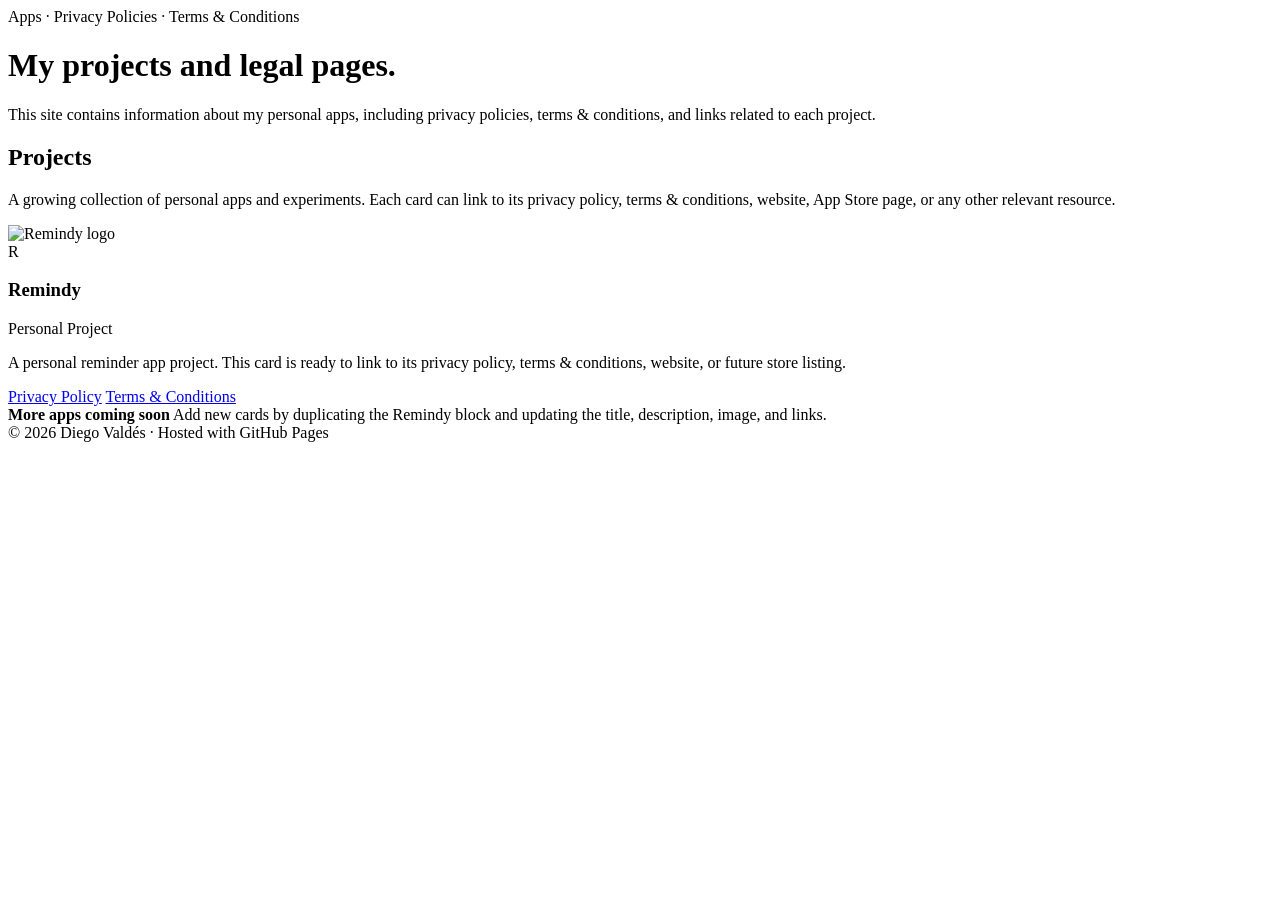
==== index.html @ 2cc7b7b7 "Create index.html" ====
<!doctype html>
<html lang="es">
<head>
  <meta charset="UTF-8" />
  <meta name="viewport" content="width=device-width, initial-scale=1.0" />
  <title>dvaldesg · Apps & Legal Pages</title>
  <meta
    name="description"
    content="Sitio con enlaces a proyectos personales, privacy policies y terms & conditions."
  />
  <link rel="stylesheet" href="/css/styles.css" />
  <script src="/js/script.js" defer></script>
</head>
<body>
  <header class="hero">
    <div class="container">
      <div class="hero-inner">
        <div class="eyebrow">Apps · Privacy Policies · Terms & Conditions</div>
        <h1>My projects and legal pages.</h1>
        <p>
          This site contains information about my personal apps, including privacy policies,
          terms & conditions, and links related to each project.
        </p>
      </div>
    </div>
  </header>

  <main class="section">
    <div class="container">
      <div class="section-header">
        <div>
          <h2>Projects</h2>
          <p>
            A growing collection of personal apps and experiments. Each card can link to its
            privacy policy, terms & conditions, website, App Store page, or any other
            relevant resource.
          </p>
        </div>
      </div>

      <section class="apps-grid">
        <article class="app-card">
          <div class="app-visual">
            <img
              class="app-logo"
              src="/assets/remindy-logo.png"
              alt="Remindy logo"
            />
            <div class="app-logo-placeholder">R</div>
          </div>

          <div class="app-body">
            <div class="app-title-row">
              <h3 class="app-title">Remindy</h3>
              <span class="badge">Personal Project</span>
            </div>

            <p class="app-description">
              A personal reminder app project. This card is ready to link to its privacy
              policy, terms & conditions, website, or future store listing.
            </p>

            <div class="app-links">
              <a class="button primary" href="/remindy/privacy-policy/">Privacy Policy</a>
              <a class="button" href="/remindy/terms/">Terms & Conditions</a>
            </div>
          </div>
        </article>

        <div class="coming-soon">
          <div>
            <strong>More apps coming soon</strong>
            Add new cards by duplicating the Remindy block and updating the title,
            description, image, and links.
          </div>
        </div>
      </section>
    </div>
  </main>

  <footer class="footer">
    <div class="container">
      <div class="footer-inner">
        © 2026 Diego Valdés · Hosted with GitHub Pages
      </div>
    </div>
  </footer>
</body>
</html>
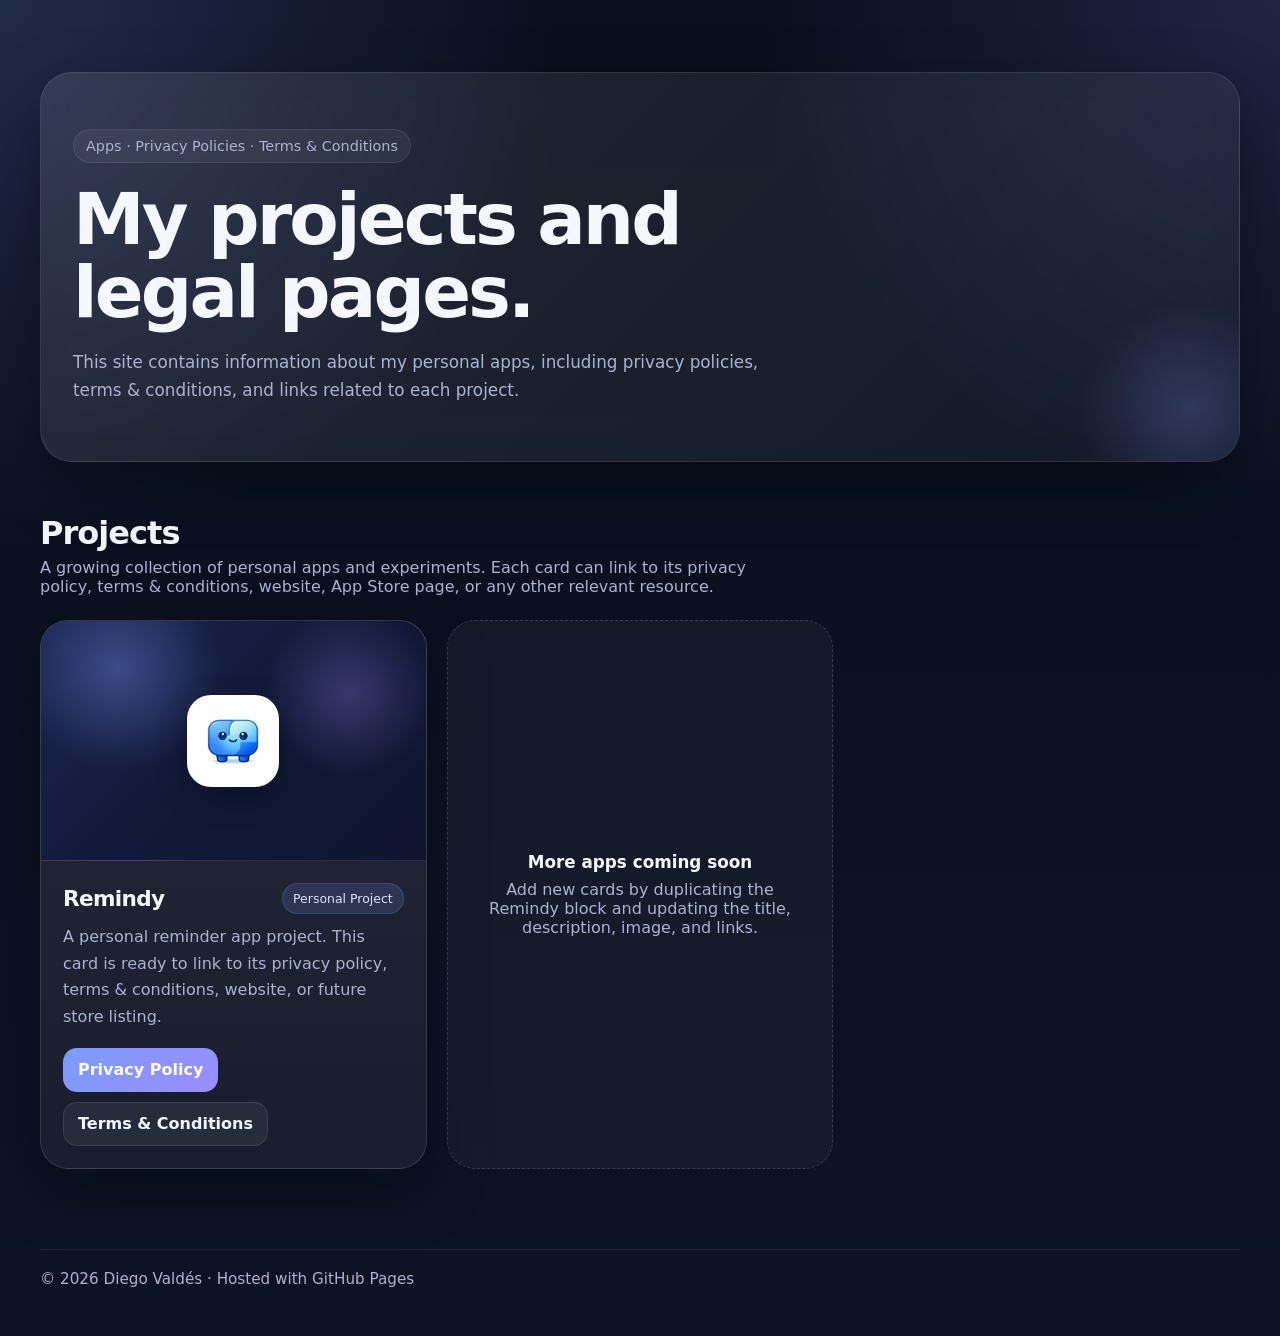
==== commit 5c1e43ba: "Update index.html" ====
--- a/index.html
+++ b/index.html
@@ -43,7 +43,7 @@
           <div class="app-visual">
             <img
               class="app-logo"
-              src="/assets/remindy-logo.png"
+              src="/assets/remindy-app-logo.png"
               alt="Remindy logo"
             />
             <div class="app-logo-placeholder">R</div>
--- a/css/styles.css
+++ b/css/styles.css
@@ -0,0 +1,342 @@
+:root {
+  --bg: #0b1020;
+  --bg-soft: #121933;
+  --card: rgba(255, 255, 255, 0.08);
+  --card-border: rgba(255, 255, 255, 0.12);
+  --text: #f5f7ff;
+  --muted: #aab3d1;
+  --accent: #7c9cff;
+  --accent-2: #9b8cff;
+  --shadow: 0 20px 60px rgba(0, 0, 0, 0.35);
+  --radius-xl: 28px;
+  --radius-lg: 20px;
+  --radius-md: 16px;
+  --max-width: 1200px;
+}
+
+* {
+  box-sizing: border-box;
+}
+
+html {
+  scroll-behavior: smooth;
+}
+
+body {
+  margin: 0;
+  font-family: Inter, ui-sans-serif, system-ui, -apple-system, BlinkMacSystemFont,
+    "Segoe UI", Roboto, Helvetica, Arial, sans-serif;
+  color: var(--text);
+  background:
+    radial-gradient(circle at top left, rgba(124, 156, 255, 0.2), transparent 30%),
+    radial-gradient(circle at top right, rgba(155, 140, 255, 0.16), transparent 28%),
+    linear-gradient(180deg, #0a0f1d 0%, #0b1020 40%, #0d1326 100%);
+  min-height: 100vh;
+}
+
+a {
+  color: inherit;
+  text-decoration: none;
+}
+
+.container {
+  width: min(100% - 32px, var(--max-width));
+  margin: 0 auto;
+}
+
+.hero {
+  padding: 72px 0 40px;
+}
+
+.hero-inner {
+  background: linear-gradient(
+    135deg,
+    rgba(255, 255, 255, 0.1),
+    rgba(255, 255, 255, 0.04)
+  );
+  border: 1px solid rgba(255, 255, 255, 0.1);
+  box-shadow: var(--shadow);
+  border-radius: 32px;
+  padding: 56px 32px;
+  backdrop-filter: blur(14px);
+  -webkit-backdrop-filter: blur(14px);
+  position: relative;
+  overflow: hidden;
+}
+
+.hero-inner::before {
+  content: "";
+  position: absolute;
+  inset: auto -60px -60px auto;
+  width: 220px;
+  height: 220px;
+  background: radial-gradient(circle, rgba(124, 156, 255, 0.22), transparent 70%);
+  pointer-events: none;
+}
+
+.eyebrow {
+  display: inline-flex;
+  align-items: center;
+  gap: 8px;
+  font-size: 0.9rem;
+  color: var(--muted);
+  background: rgba(255, 255, 255, 0.06);
+  border: 1px solid rgba(255, 255, 255, 0.08);
+  padding: 8px 12px;
+  border-radius: 999px;
+  margin-bottom: 20px;
+}
+
+.hero h1 {
+  margin: 0;
+  font-size: clamp(2.2rem, 6vw, 4.5rem);
+  line-height: 1.02;
+  letter-spacing: -0.04em;
+  max-width: 760px;
+}
+
+.hero p {
+  margin: 18px 0 0;
+  max-width: 720px;
+  color: var(--muted);
+  font-size: 1.05rem;
+  line-height: 1.7;
+}
+
+.section {
+  padding: 12px 0 72px;
+}
+
+.section-header {
+  display: flex;
+  justify-content: space-between;
+  align-items: end;
+  gap: 16px;
+  margin-bottom: 24px;
+}
+
+.section-header h2 {
+  margin: 0;
+  font-size: clamp(1.5rem, 3vw, 2rem);
+  letter-spacing: -0.03em;
+}
+
+.section-header p {
+  margin: 6px 0 0;
+  color: var(--muted);
+  max-width: 720px;
+}
+
+.apps-grid {
+  display: grid;
+  grid-template-columns: repeat(12, 1fr);
+  gap: 20px;
+}
+
+.app-card {
+  grid-column: span 4;
+  min-height: 100%;
+  background: linear-gradient(
+    180deg,
+    rgba(255, 255, 255, 0.1),
+    rgba(255, 255, 255, 0.05)
+  );
+  border: 1px solid var(--card-border);
+  border-radius: var(--radius-xl);
+  box-shadow: var(--shadow);
+  overflow: hidden;
+  transition: transform 180ms ease, border-color 180ms ease, background 180ms ease;
+  position: relative;
+}
+
+.app-card:hover {
+  transform: translateY(-4px);
+  border-color: rgba(124, 156, 255, 0.45);
+  background: linear-gradient(
+    180deg,
+    rgba(255, 255, 255, 0.12),
+    rgba(255, 255, 255, 0.06)
+  );
+}
+
+.app-visual {
+  position: relative;
+  aspect-ratio: 16 / 10;
+  display: flex;
+  align-items: center;
+  justify-content: center;
+  background:
+    radial-gradient(circle at 20% 20%, rgba(124, 156, 255, 0.35), transparent 28%),
+    radial-gradient(circle at 80% 30%, rgba(155, 140, 255, 0.28), transparent 24%),
+    linear-gradient(135deg, #1b2450 0%, #111937 55%, #0f152d 100%);
+  border-bottom: 1px solid rgba(255, 255, 255, 0.08);
+}
+
+.app-logo {
+  width: 92px;
+  height: 92px;
+  border-radius: 24px;
+  object-fit: cover;
+  display: none;
+  box-shadow: 0 10px 30px rgba(0, 0, 0, 0.28);
+  border: 1px solid rgba(255, 255, 255, 0.18);
+  background: #fff;
+}
+
+.app-logo.show {
+  display: block;
+}
+
+.app-logo-placeholder {
+  width: 92px;
+  height: 92px;
+  border-radius: 24px;
+  display: flex;
+  align-items: center;
+  justify-content: center;
+  font-size: 2rem;
+  font-weight: 700;
+  letter-spacing: -0.04em;
+  color: white;
+  background: linear-gradient(135deg, var(--accent), var(--accent-2));
+  box-shadow: 0 10px 30px rgba(0, 0, 0, 0.25);
+}
+
+.app-body {
+  padding: 22px;
+}
+
+.app-title-row {
+  display: flex;
+  align-items: center;
+  justify-content: space-between;
+  gap: 12px;
+  margin-bottom: 10px;
+}
+
+.app-title {
+  margin: 0;
+  font-size: 1.35rem;
+  letter-spacing: -0.03em;
+}
+
+.badge {
+  font-size: 0.78rem;
+  color: #dbe4ff;
+  padding: 7px 10px;
+  border-radius: 999px;
+  background: rgba(124, 156, 255, 0.16);
+  border: 1px solid rgba(124, 156, 255, 0.2);
+  white-space: nowrap;
+}
+
+.app-description {
+  margin: 0 0 18px;
+  color: var(--muted);
+  line-height: 1.65;
+  min-height: 52px;
+}
+
+.app-links {
+  display: flex;
+  flex-wrap: wrap;
+  gap: 10px;
+}
+
+.button {
+  display: inline-flex;
+  align-items: center;
+  justify-content: center;
+  gap: 8px;
+  min-height: 44px;
+  padding: 0 14px;
+  border-radius: 14px;
+  border: 1px solid rgba(255, 255, 255, 0.1);
+  background: rgba(255, 255, 255, 0.06);
+  color: var(--text);
+  font-weight: 600;
+  transition: background 180ms ease, border-color 180ms ease, transform 180ms ease;
+}
+
+.button:hover {
+  background: rgba(255, 255, 255, 0.1);
+  border-color: rgba(255, 255, 255, 0.18);
+  transform: translateY(-1px);
+}
+
+.button.primary {
+  background: linear-gradient(135deg, var(--accent), var(--accent-2));
+  border-color: transparent;
+  color: white;
+}
+
+.button.primary:hover {
+  filter: brightness(1.06);
+}
+
+.footer {
+  padding: 8px 0 48px;
+}
+
+.footer-inner {
+  color: var(--muted);
+  font-size: 0.95rem;
+  border-top: 1px solid rgba(255, 255, 255, 0.08);
+  padding-top: 20px;
+}
+
+.coming-soon {
+  display: grid;
+  place-items: center;
+  min-height: 250px;
+  text-align: center;
+  padding: 24px;
+  color: var(--muted);
+  background: rgba(255, 255, 255, 0.04);
+  border: 1px dashed rgba(255, 255, 255, 0.15);
+  border-radius: var(--radius-xl);
+  grid-column: span 4;
+}
+
+.coming-soon strong {
+  display: block;
+  color: var(--text);
+  font-size: 1.05rem;
+  margin-bottom: 8px;
+}
+
+@media (max-width: 980px) {
+  .app-card,
+  .coming-soon {
+    grid-column: span 6;
+  }
+}
+
+@media (max-width: 640px) {
+  .hero {
+    padding-top: 36px;
+  }
+
+  .hero-inner {
+    padding: 32px 20px;
+    border-radius: 24px;
+  }
+
+  .section {
+    padding-bottom: 48px;
+  }
+
+  .apps-grid {
+    gap: 16px;
+  }
+
+  .app-card,
+  .coming-soon {
+    grid-column: span 12;
+  }
+
+  .app-title-row {
+    align-items: start;
+    flex-direction: column;
+  }
+}
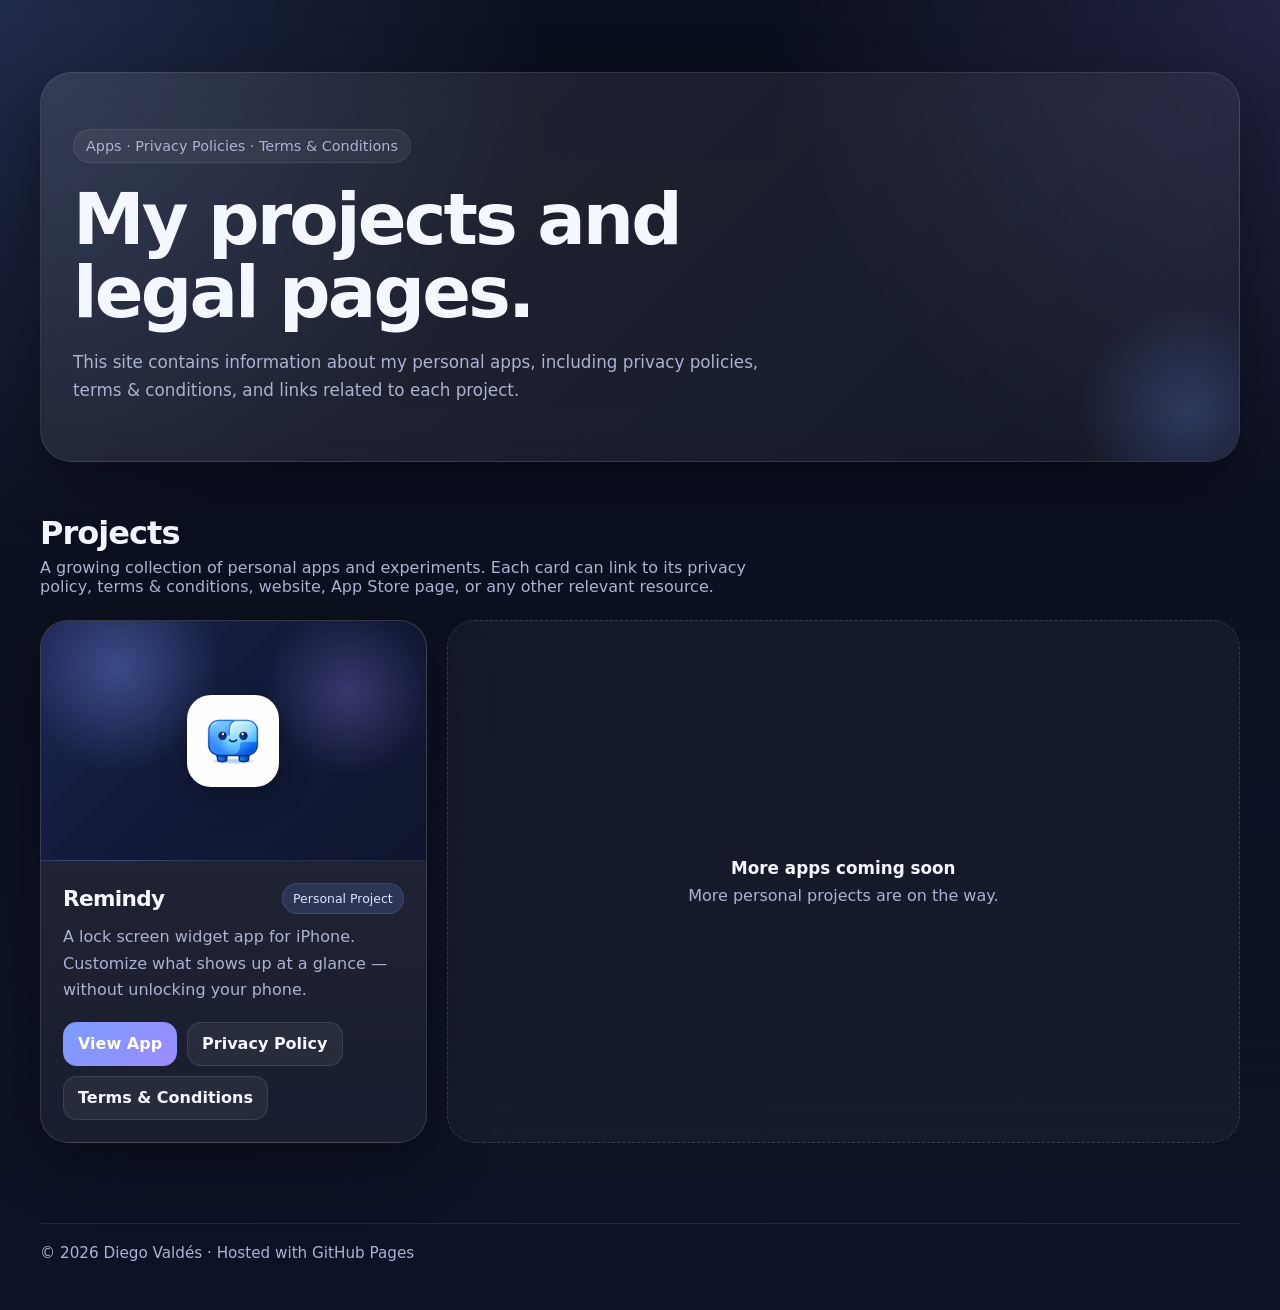
==== commit 4affa9f1: "Update HTML and CSS files for Remindy app: changed language to English, improved meta descriptions, " ====
--- a/index.html
+++ b/index.html
@@ -1,13 +1,18 @@
 <!doctype html>
-<html lang="es">
+<html lang="en">
 <head>
   <meta charset="UTF-8" />
   <meta name="viewport" content="width=device-width, initial-scale=1.0" />
   <title>dvaldesg · Apps & Legal Pages</title>
   <meta
     name="description"
-    content="Sitio con enlaces a proyectos personales, privacy policies y terms & conditions."
+    content="Personal apps by Diego Valdés — including privacy policies, terms & conditions, and links for each project."
   />
+  <meta property="og:title" content="dvaldesg · Apps & Legal Pages" />
+  <meta property="og:description" content="Personal apps by Diego Valdés — including privacy policies, terms & conditions, and links for each project." />
+  <meta property="og:type" content="website" />
+  <meta property="og:url" content="https://dvaldesg.github.io/" />
+  <link rel="icon" href="/assets/remindy-app-logo.png" />
   <link rel="stylesheet" href="/css/styles.css" />
   <script src="/js/script.js" defer></script>
 </head>
@@ -56,12 +61,13 @@
             </div>
 
             <p class="app-description">
-              A personal reminder app project. This card is ready to link to its privacy
-              policy, terms & conditions, website, or future store listing.
+              A lock screen widget app for iPhone. Customize what shows up at a glance —
+              without unlocking your phone.
             </p>
 
             <div class="app-links">
-              <a class="button primary" href="/remindy/privacy-policy/">Privacy Policy</a>
+              <a class="button primary" href="/remindy/">View App</a>
+              <a class="button" href="/remindy/privacy-policy/">Privacy Policy</a>
               <a class="button" href="/remindy/terms/">Terms & Conditions</a>
             </div>
           </div>
@@ -70,8 +76,7 @@
         <div class="coming-soon">
           <div>
             <strong>More apps coming soon</strong>
-            Add new cards by duplicating the Remindy block and updating the title,
-            description, image, and links.
+            More personal projects are on the way.
           </div>
         </div>
       </section>
--- a/css/styles.css
+++ b/css/styles.css
@@ -295,7 +295,7 @@
   background: rgba(255, 255, 255, 0.04);
   border: 1px dashed rgba(255, 255, 255, 0.15);
   border-radius: var(--radius-xl);
-  grid-column: span 4;
+  grid-column: span 8;
 }
 
 .coming-soon strong {
@@ -305,6 +305,222 @@
   margin-bottom: 8px;
 }
 
+/* ── Shared: top-actions ── */
+.top-actions {
+  display: flex;
+  flex-wrap: wrap;
+  gap: 12px;
+  margin-top: 24px;
+}
+
+/* ── Shared: legal pages ── */
+.legal-shell {
+  padding: 32px 0 72px;
+}
+
+.legal-card {
+  background: linear-gradient(
+    180deg,
+    rgba(255, 255, 255, 0.10),
+    rgba(255, 255, 255, 0.05)
+  );
+  border: 1px solid rgba(255, 255, 255, 0.12);
+  border-radius: 28px;
+  box-shadow: 0 20px 60px rgba(0, 0, 0, 0.35);
+  padding: 32px;
+}
+
+.legal-meta {
+  display: flex;
+  flex-wrap: wrap;
+  gap: 10px;
+  margin-top: 18px;
+}
+
+.legal-pill {
+  display: inline-flex;
+  align-items: center;
+  min-height: 38px;
+  padding: 0 12px;
+  border-radius: 999px;
+  background: rgba(124, 156, 255, 0.14);
+  border: 1px solid rgba(124, 156, 255, 0.20);
+  color: #dbe4ff;
+  font-size: 0.92rem;
+  font-weight: 600;
+}
+
+.legal-content {
+  margin-top: 28px;
+  display: grid;
+  gap: 22px;
+}
+
+.legal-section h2 {
+  margin: 0 0 12px;
+  font-size: clamp(1.2rem, 2vw, 1.6rem);
+  letter-spacing: -0.03em;
+}
+
+.legal-section p,
+.legal-section li {
+  color: var(--muted);
+  line-height: 1.75;
+}
+
+.legal-section p {
+  margin: 0 0 12px;
+}
+
+.legal-section ul {
+  margin: 0;
+  padding-left: 20px;
+}
+
+.contact-box {
+  padding: 18px;
+  border-radius: 18px;
+  background: rgba(255, 255, 255, 0.04);
+  border: 1px solid rgba(255, 255, 255, 0.08);
+}
+
+/* ── Shared: remindy app page ── */
+.page-shell {
+  padding: 32px 0 72px;
+}
+
+.page-grid {
+  display: grid;
+  grid-template-columns: repeat(12, 1fr);
+  gap: 20px;
+  margin-top: 24px;
+}
+
+.content-card {
+  grid-column: span 12;
+  background: linear-gradient(
+    180deg,
+    rgba(255, 255, 255, 0.10),
+    rgba(255, 255, 255, 0.05)
+  );
+  border: 1px solid rgba(255, 255, 255, 0.12);
+  border-radius: 28px;
+  box-shadow: 0 20px 60px rgba(0, 0, 0, 0.35);
+  padding: 28px;
+}
+
+.content-card h2 {
+  margin-top: 0;
+  margin-bottom: 14px;
+  font-size: clamp(1.35rem, 2vw, 1.8rem);
+  letter-spacing: -0.03em;
+}
+
+.content-card p {
+  color: var(--muted);
+  line-height: 1.7;
+  margin-top: 0;
+}
+
+.feature-grid {
+  display: grid;
+  grid-template-columns: repeat(12, 1fr);
+  gap: 16px;
+  margin-top: 18px;
+}
+
+.feature-item {
+  grid-column: span 4;
+  background: rgba(255, 255, 255, 0.05);
+  border: 1px solid rgba(255, 255, 255, 0.08);
+  border-radius: 20px;
+  padding: 18px;
+}
+
+.feature-item h3 {
+  margin: 0 0 8px;
+  font-size: 1.05rem;
+  letter-spacing: -0.02em;
+}
+
+.feature-item p {
+  margin: 0;
+  font-size: 0.96rem;
+}
+
+.pill-row {
+  display: flex;
+  flex-wrap: wrap;
+  gap: 10px;
+  margin-top: 18px;
+}
+
+.pill {
+  display: inline-flex;
+  align-items: center;
+  min-height: 38px;
+  padding: 0 12px;
+  border-radius: 999px;
+  background: rgba(124, 156, 255, 0.14);
+  border: 1px solid rgba(124, 156, 255, 0.20);
+  color: #dbe4ff;
+  font-size: 0.92rem;
+  font-weight: 600;
+}
+
+.changelog-list {
+  display: flex;
+  flex-direction: column;
+  gap: 14px;
+  margin-top: 20px;
+}
+
+.changelog-item {
+  padding: 18px;
+  border-radius: 18px;
+  background: rgba(255, 255, 255, 0.04);
+  border: 1px solid rgba(255, 255, 255, 0.08);
+}
+
+.changelog-item-header {
+  display: flex;
+  justify-content: space-between;
+  align-items: center;
+  gap: 12px;
+  margin-bottom: 10px;
+  flex-wrap: wrap;
+}
+
+.changelog-version {
+  font-size: 1rem;
+  font-weight: 700;
+  letter-spacing: -0.02em;
+}
+
+.changelog-date {
+  color: var(--muted);
+  font-size: 0.92rem;
+}
+
+.changelog-item ul {
+  margin: 0;
+  padding-left: 18px;
+  color: var(--muted);
+  line-height: 1.7;
+}
+
+.mini-note {
+  margin-top: 14px;
+  color: var(--muted);
+  font-size: 0.95rem;
+}
+
+@media (max-width: 900px) {
+  .feature-item {
+    grid-column: span 6;
+  }
+}
+
 @media (max-width: 980px) {
   .app-card,
   .coming-soon {
@@ -339,4 +555,19 @@
     align-items: start;
     flex-direction: column;
   }
-}
+
+  .legal-shell,
+  .page-shell {
+    padding-top: 12px;
+  }
+
+  .legal-card,
+  .content-card {
+    padding: 22px 18px;
+    border-radius: 22px;
+  }
+
+  .feature-item {
+    grid-column: span 12;
+  }
+}
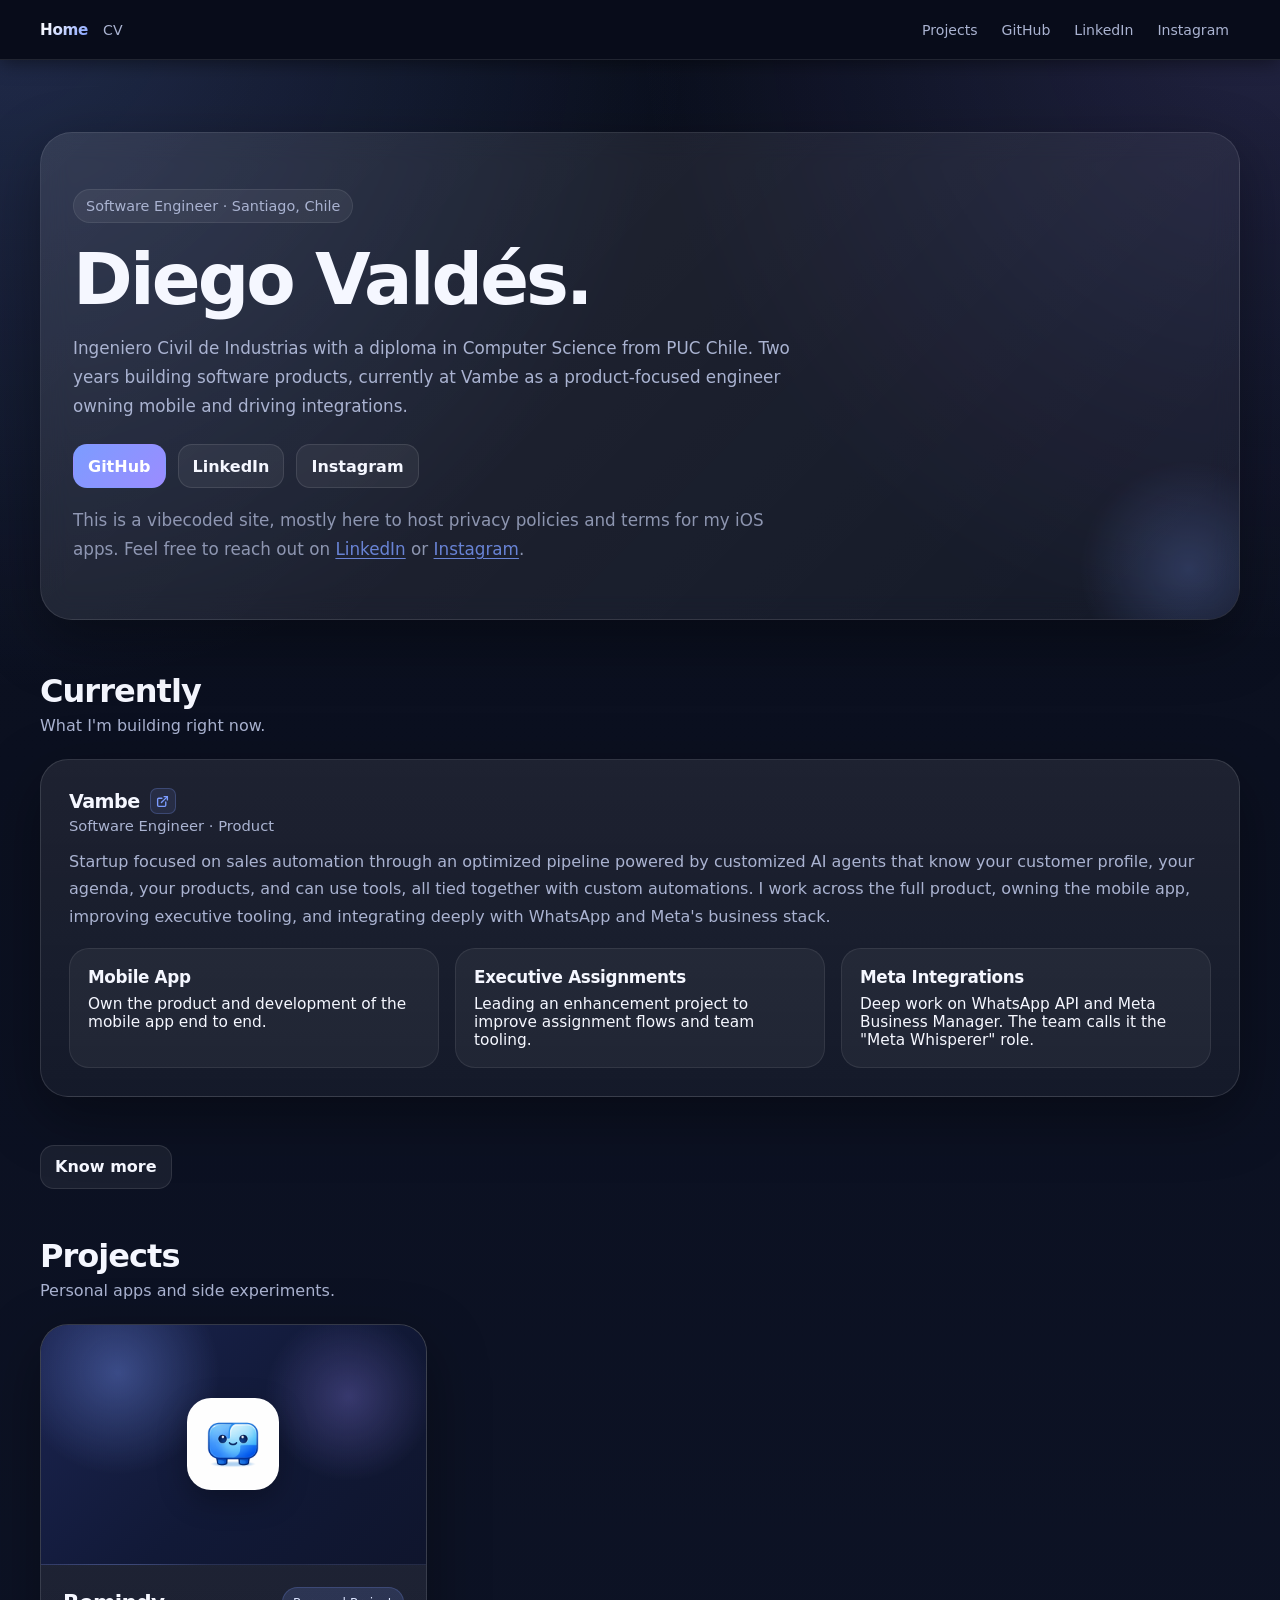
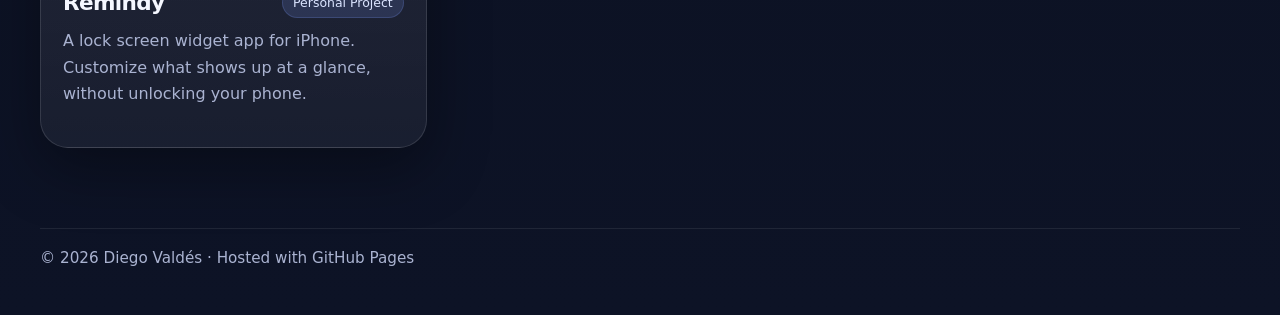
==== commit ce97c78e: "lots of updates" ====
--- a/index.html
+++ b/index.html
@@ -1,94 +1,213 @@
 <!doctype html>
 <html lang="en">
-<head>
-  <meta charset="UTF-8" />
-  <meta name="viewport" content="width=device-width, initial-scale=1.0" />
-  <title>dvaldesg · Apps & Legal Pages</title>
-  <meta
-    name="description"
-    content="Personal apps by Diego Valdés — including privacy policies, terms & conditions, and links for each project."
-  />
-  <meta property="og:title" content="dvaldesg · Apps & Legal Pages" />
-  <meta property="og:description" content="Personal apps by Diego Valdés — including privacy policies, terms & conditions, and links for each project." />
-  <meta property="og:type" content="website" />
-  <meta property="og:url" content="https://dvaldesg.github.io/" />
-  <link rel="icon" href="/assets/remindy-app-logo.png" />
-  <link rel="stylesheet" href="/css/styles.css" />
-  <script src="/js/script.js" defer></script>
-</head>
-<body>
-  <header class="hero">
-    <div class="container">
-      <div class="hero-inner">
-        <div class="eyebrow">Apps · Privacy Policies · Terms & Conditions</div>
-        <h1>My projects and legal pages.</h1>
-        <p>
-          This site contains information about my personal apps, including privacy policies,
-          terms & conditions, and links related to each project.
-        </p>
-      </div>
-    </div>
-  </header>
-
-  <main class="section">
-    <div class="container">
-      <div class="section-header">
-        <div>
-          <h2>Projects</h2>
+  <head>
+    <meta charset="UTF-8" />
+    <meta name="viewport" content="width=device-width, initial-scale=1.0" />
+    <title>Diego Valdés · Software Engineer</title>
+    <meta
+      name="description"
+      content="Diego Valdés, Software Engineer from Chile. Building mobile and integrations at Vambe."
+    />
+    <meta property="og:title" content="Diego Valdés · Software Engineer" />
+    <meta
+      property="og:description"
+      content="Diego Valdés, Software Engineer from Chile. Building mobile and integrations at Vambe."
+    />
+    <meta property="og:type" content="website" />
+    <meta property="og:url" content="https://dvaldesg.github.io/" />
+    <link rel="icon" href="/assets/remindy-app-logo.png" />
+    <link rel="stylesheet" href="/css/styles.css" />
+    <script src="/js/script.js" defer></script>
+  </head>
+  <body>
+    <nav class="site-nav">
+      <div class="container">
+        <div class="site-nav-inner">
+          <div class="site-nav-left">
+            <a href="/" class="site-nav-brand">Home</a>
+            <a href="/cv/">CV</a>
+          </div>
+          <div class="site-nav-links">
+            <a href="#projects">Projects</a>
+            <a href="https://github.com/dvaldesg" target="_blank" rel="noopener"
+              >GitHub</a
+            >
+            <a
+              href="https://linkedin.com/in/diego-valdes-ganga"
+              target="_blank"
+              rel="noopener"
+              >LinkedIn</a
+            >
+            <a
+              href="https://instagram.com/dvaldesg"
+              target="_blank"
+              rel="noopener"
+              >Instagram</a
+            >
+          </div>
+        </div>
+      </div>
+    </nav>
+
+    <header class="hero">
+      <div class="container">
+        <div class="hero-inner">
+          <div class="eyebrow">Software Engineer · Santiago, Chile</div>
+          <h1>Diego Valdés.</h1>
           <p>
-            A growing collection of personal apps and experiments. Each card can link to its
-            privacy policy, terms & conditions, website, App Store page, or any other
-            relevant resource.
+            Ingeniero Civil de Industrias with a diploma in Computer Science from
+            PUC Chile. Two years building software products, currently at Vambe as a
+            product-focused engineer owning mobile and driving integrations.
           </p>
-        </div>
-      </div>
-
-      <section class="apps-grid">
-        <article class="app-card">
-          <div class="app-visual">
-            <img
-              class="app-logo"
-              src="/assets/remindy-app-logo.png"
-              alt="Remindy logo"
-            />
-            <div class="app-logo-placeholder">R</div>
-          </div>
-
-          <div class="app-body">
-            <div class="app-title-row">
-              <h3 class="app-title">Remindy</h3>
-              <span class="badge">Personal Project</span>
-            </div>
-
-            <p class="app-description">
-              A lock screen widget app for iPhone. Customize what shows up at a glance —
-              without unlocking your phone.
+
+          <div class="top-actions">
+            <a
+              class="button primary"
+              href="https://github.com/dvaldesg"
+              target="_blank"
+              rel="noopener"
+              >GitHub</a
+            >
+            <a
+              class="button"
+              href="https://linkedin.com/in/diego-valdes-ganga"
+              target="_blank"
+              rel="noopener"
+              >LinkedIn</a
+            >
+            <a
+              class="button"
+              href="https://instagram.com/dvaldesg"
+              target="_blank"
+              rel="noopener"
+              >Instagram</a
+            >
+          </div>
+
+          <p class="hero-note">
+            This is a vibecoded site, mostly here to host privacy policies and
+            terms for my iOS apps. Feel free to reach out on
+            <a
+              href="https://linkedin.com/in/diego-valdes-ganga"
+              target="_blank"
+              rel="noopener"
+              >LinkedIn</a
+            >
+            or
+            <a
+              href="https://instagram.com/dvaldesg"
+              target="_blank"
+              rel="noopener"
+              >Instagram</a
+            >.
+          </p>
+        </div>
+      </div>
+    </header>
+
+    <main class="section">
+      <div class="container">
+        <div class="section-header">
+          <div>
+            <h2>Currently</h2>
+            <p>What I'm building right now.</p>
+          </div>
+        </div>
+
+        <div class="exp-list">
+          <article class="exp-card">
+            <div class="exp-header">
+              <div>
+                <div class="exp-company">
+                  Vambe
+                  <a href="https://vambe.ai/" target="_blank" rel="noopener" class="ext-link">
+                    <svg xmlns="http://www.w3.org/2000/svg" width="13" height="13" viewBox="0 0 24 24" fill="none" stroke="currentColor" stroke-width="2.5" stroke-linecap="round" stroke-linejoin="round">
+                      <path d="M18 13v6a2 2 0 0 1-2 2H5a2 2 0 0 1-2-2V8a2 2 0 0 1 2-2h6"/>
+                      <polyline points="15 3 21 3 21 9"/>
+                      <line x1="10" y1="14" x2="21" y2="3"/>
+                    </svg>
+                  </a>
+                </div>
+                <div class="exp-role">Software Engineer · Product</div>
+              </div>
+            </div>
+            <p class="exp-description">
+              Startup focused on sales automation through an optimized pipeline
+              powered by customized AI agents that know your customer profile,
+              your agenda, your products, and can use tools, all tied together
+              with custom automations. I work across the full product, owning
+              the mobile app, improving executive tooling, and integrating
+              deeply with WhatsApp and Meta's business stack.
             </p>
-
-            <div class="app-links">
-              <a class="button primary" href="/remindy/">View App</a>
-              <a class="button" href="/remindy/privacy-policy/">Privacy Policy</a>
-              <a class="button" href="/remindy/terms/">Terms & Conditions</a>
-            </div>
-          </div>
-        </article>
-
-        <div class="coming-soon">
+            <div class="feature-grid">
+              <article class="feature-item">
+                <h3>Mobile App</h3>
+                <p>
+                  Own the product and development of the mobile app end to end.
+                </p>
+              </article>
+              <article class="feature-item">
+                <h3>Executive Assignments</h3>
+                <p>
+                  Leading an enhancement project to improve assignment flows and
+                  team tooling.
+                </p>
+              </article>
+              <article class="feature-item">
+                <h3>Meta Integrations</h3>
+                <p>
+                  Deep work on WhatsApp API and Meta Business Manager. The team
+                  calls it the "Meta Whisperer" role.
+                </p>
+              </article>
+            </div>
+          </article>
+        </div>
+
+        <div class="section-cta">
+          <a class="button" href="/cv/">Know more</a>
+        </div>
+
+        <div class="section-header" id="projects">
           <div>
-            <strong>More apps coming soon</strong>
-            More personal projects are on the way.
-          </div>
-        </div>
-      </section>
-    </div>
-  </main>
-
-  <footer class="footer">
-    <div class="container">
-      <div class="footer-inner">
-        © 2026 Diego Valdés · Hosted with GitHub Pages
-      </div>
-    </div>
-  </footer>
-</body>
+            <h2>Projects</h2>
+            <p>Personal apps and side experiments.</p>
+          </div>
+        </div>
+
+        <section class="apps-grid">
+          <a href="/remindy/" class="app-card">
+            <div class="app-visual">
+              <img
+                class="app-logo"
+                src="/assets/remindy-app-logo.png"
+                alt="Remindy logo"
+              />
+              <div class="app-logo-placeholder">R</div>
+            </div>
+
+            <div class="app-body">
+              <div class="app-title-row">
+                <h3 class="app-title">Remindy</h3>
+                <span class="badge">Personal Project</span>
+              </div>
+
+              <p class="app-description">
+                A lock screen widget app for iPhone. Customize what shows up at
+                a glance, without unlocking your phone.
+              </p>
+            </div>
+          </a>
+        </section>
+      </div>
+    </main>
+
+    <footer class="footer">
+      <div class="container">
+        <div class="footer-inner">
+          © 2026 Diego Valdés · Hosted with GitHub Pages
+        </div>
+      </div>
+    </footer>
+  </body>
 </html>
--- a/css/styles.css
+++ b/css/styles.css
@@ -20,10 +20,12 @@
 
 html {
   scroll-behavior: smooth;
+  background: #0b1020;
 }
 
 body {
   margin: 0;
+  padding-top: 60px;
   font-family: Inter, ui-sans-serif, system-ui, -apple-system, BlinkMacSystemFont,
     "Segoe UI", Roboto, Helvetica, Arial, sans-serif;
   color: var(--text);
@@ -32,6 +34,83 @@
     radial-gradient(circle at top right, rgba(155, 140, 255, 0.16), transparent 28%),
     linear-gradient(180deg, #0a0f1d 0%, #0b1020 40%, #0d1326 100%);
   min-height: 100vh;
+}
+
+/* ── Fixed site nav ── */
+.site-nav {
+  position: fixed;
+  top: 0;
+  left: 0;
+  right: 0;
+  z-index: 100;
+  height: 60px;
+  background: #080c1a;
+  border-bottom: 1px solid rgba(255, 255, 255, 0.1);
+  box-shadow: 0 2px 20px rgba(0, 0, 0, 0.5);
+}
+
+.site-nav .container {
+  height: 100%;
+}
+
+.site-nav-inner {
+  display: flex;
+  align-items: center;
+  justify-content: space-between;
+  height: 100%;
+}
+
+.site-nav-left {
+  display: flex;
+  align-items: center;
+  gap: 4px;
+}
+
+.site-nav-brand {
+  font-size: 0.95rem;
+  font-weight: 700;
+  letter-spacing: -0.02em;
+  background: linear-gradient(135deg, var(--text) 20%, var(--accent));
+  -webkit-background-clip: text;
+  -webkit-text-fill-color: transparent;
+  background-clip: text;
+}
+
+.site-nav-links {
+  display: flex;
+  align-items: center;
+  gap: 2px;
+}
+
+.site-nav-links a,
+.site-nav-left a:not(.site-nav-brand) {
+  font-size: 0.88rem;
+  font-weight: 500;
+  color: var(--muted);
+  padding: 6px 11px;
+  border-radius: 8px;
+  transition: color 150ms ease, background 150ms ease;
+}
+
+.site-nav-links a:hover,
+.site-nav-left a:not(.site-nav-brand):hover {
+  color: var(--text);
+  background: rgba(255, 255, 255, 0.07);
+}
+
+/* ── Hero note ── */
+.hero-note {
+  margin: 16px 0 0;
+  font-size: 0.9rem;
+  color: var(--muted);
+  line-height: 1.6;
+  opacity: 0.8;
+}
+
+.hero-note a {
+  color: var(--accent);
+  text-decoration: underline;
+  text-underline-offset: 3px;
 }
 
 a {
@@ -134,6 +213,7 @@
 }
 
 .app-card {
+  display: block;
   grid-column: span 4;
   min-height: 100%;
   background: linear-gradient(
@@ -305,6 +385,77 @@
   margin-bottom: 8px;
 }
 
+/* ── Section CTA ── */
+.section-cta {
+  margin-bottom: 48px;
+}
+
+/* ── Experience cards ── */
+.exp-list {
+  display: flex;
+  flex-direction: column;
+  gap: 16px;
+  margin-bottom: 48px;
+}
+
+.exp-card {
+  background: linear-gradient(180deg, rgba(255, 255, 255, 0.08), rgba(255, 255, 255, 0.04));
+  border: 1px solid var(--card-border);
+  border-radius: var(--radius-xl);
+  box-shadow: var(--shadow);
+  padding: 28px;
+}
+
+.exp-header {
+  display: flex;
+  justify-content: space-between;
+  align-items: start;
+  gap: 16px;
+  margin-bottom: 14px;
+  flex-wrap: wrap;
+}
+
+.exp-company {
+  display: flex;
+  align-items: center;
+  gap: 10px;
+  font-size: 1.2rem;
+  font-weight: 700;
+  letter-spacing: -0.03em;
+}
+
+.ext-link {
+  display: inline-flex;
+  align-items: center;
+  justify-content: center;
+  width: 26px;
+  height: 26px;
+  border-radius: 7px;
+  border: 1px solid rgba(124, 156, 255, 0.25);
+  background: rgba(124, 156, 255, 0.1);
+  color: var(--accent);
+  flex-shrink: 0;
+  transition: background 150ms ease, border-color 150ms ease, transform 150ms ease;
+}
+
+.ext-link:hover {
+  background: rgba(124, 156, 255, 0.22);
+  border-color: rgba(124, 156, 255, 0.5);
+  transform: translateY(-1px);
+}
+
+.exp-role {
+  color: var(--muted);
+  font-size: 0.92rem;
+  margin-top: 3px;
+}
+
+.exp-description {
+  color: var(--muted);
+  line-height: 1.7;
+  margin: 0 0 18px;
+}
+
 /* ── Shared: top-actions ── */
 .top-actions {
   display: flex;
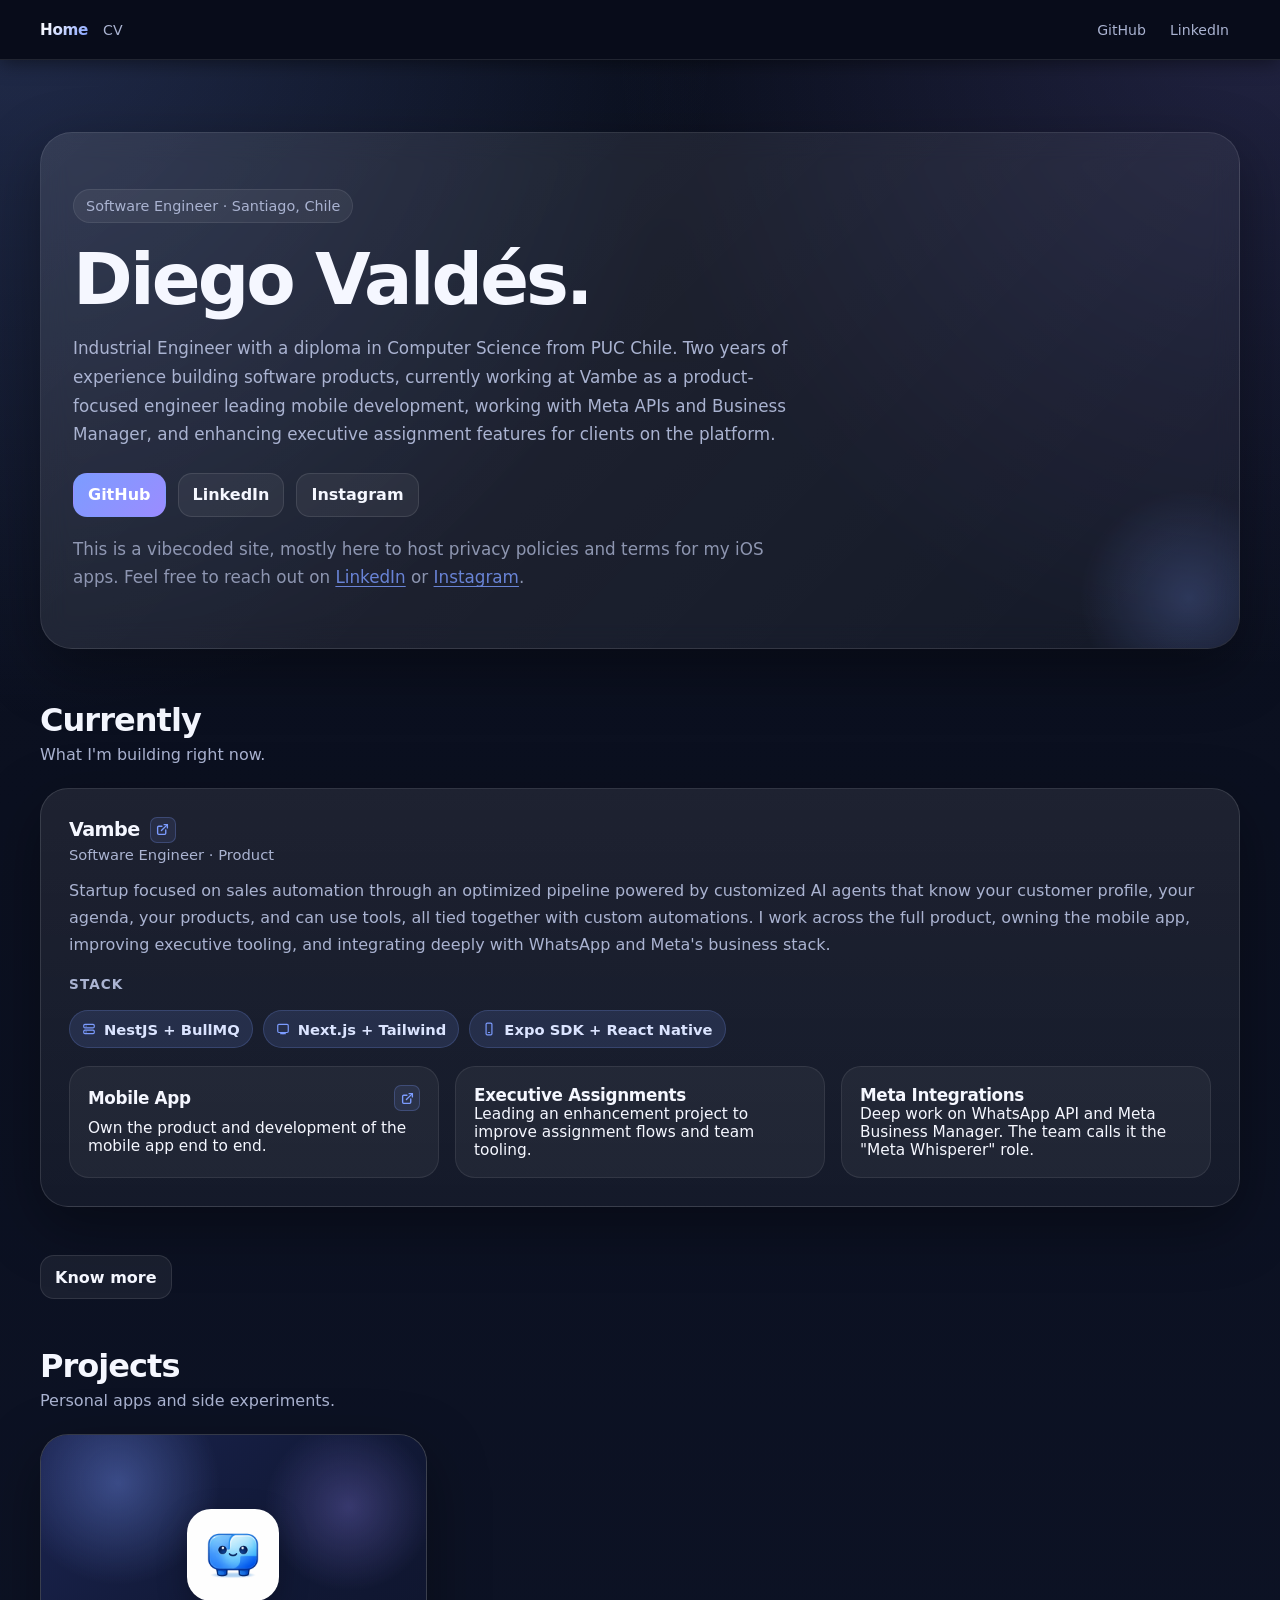
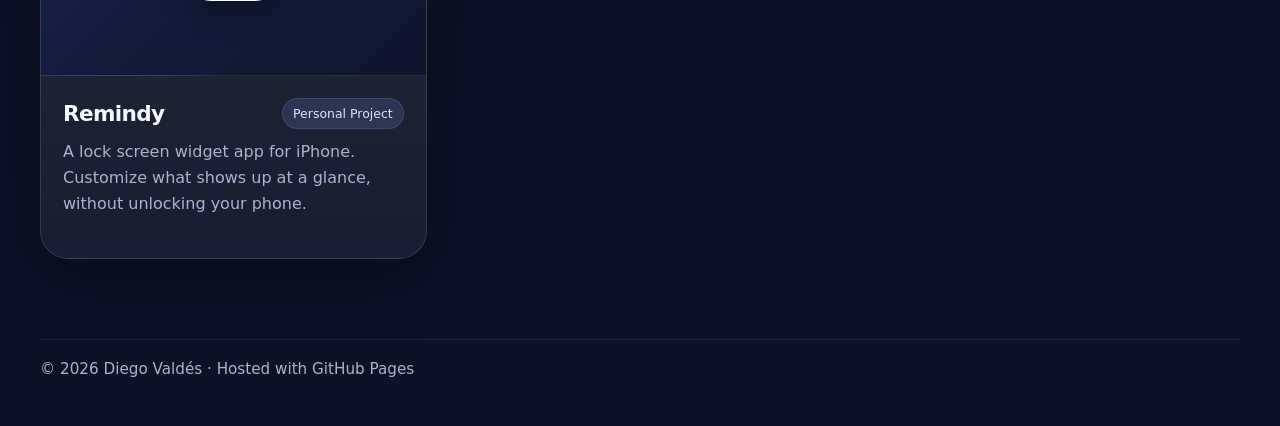
==== commit d878fea5: "refactor" ====
--- a/index.html
+++ b/index.html
@@ -4,106 +4,23 @@
     <meta charset="UTF-8" />
     <meta name="viewport" content="width=device-width, initial-scale=1.0" />
     <title>Diego Valdés · Software Engineer</title>
-    <meta
-      name="description"
-      content="Diego Valdés, Software Engineer from Chile. Building mobile and integrations at Vambe."
-    />
+    <meta name="description" content="Diego Valdés, Software Engineer from Chile. Building mobile and integrations at Vambe." />
     <meta property="og:title" content="Diego Valdés · Software Engineer" />
-    <meta
-      property="og:description"
-      content="Diego Valdés, Software Engineer from Chile. Building mobile and integrations at Vambe."
-    />
+    <meta property="og:description" content="Diego Valdés, Software Engineer from Chile. Building mobile and integrations at Vambe." />
     <meta property="og:type" content="website" />
     <meta property="og:url" content="https://dvaldesg.github.io/" />
-    <link rel="icon" href="/assets/remindy-app-logo.png" />
+    <link rel="icon" href="/assets/gh-pfp.png" />
     <link rel="stylesheet" href="/css/styles.css" />
-    <script src="/js/script.js" defer></script>
+    <script src="/components/site-nav.js" defer></script>
+    <script src="/components/site-footer.js" defer></script>
+    <script src="/components/page-hero.js" defer></script>
+    <script src="/components/vambe-experience.js" defer></script>
+    <script src="/components/app-card.js" defer></script>
   </head>
   <body>
-    <nav class="site-nav">
-      <div class="container">
-        <div class="site-nav-inner">
-          <div class="site-nav-left">
-            <a href="/" class="site-nav-brand">Home</a>
-            <a href="/cv/">CV</a>
-          </div>
-          <div class="site-nav-links">
-            <a href="#projects">Projects</a>
-            <a href="https://github.com/dvaldesg" target="_blank" rel="noopener"
-              >GitHub</a
-            >
-            <a
-              href="https://linkedin.com/in/diego-valdes-ganga"
-              target="_blank"
-              rel="noopener"
-              >LinkedIn</a
-            >
-            <a
-              href="https://instagram.com/dvaldesg"
-              target="_blank"
-              rel="noopener"
-              >Instagram</a
-            >
-          </div>
-        </div>
-      </div>
-    </nav>
+    <site-nav></site-nav>
 
-    <header class="hero">
-      <div class="container">
-        <div class="hero-inner">
-          <div class="eyebrow">Software Engineer · Santiago, Chile</div>
-          <h1>Diego Valdés.</h1>
-          <p>
-            Ingeniero Civil de Industrias with a diploma in Computer Science from
-            PUC Chile. Two years building software products, currently at Vambe as a
-            product-focused engineer owning mobile and driving integrations.
-          </p>
-
-          <div class="top-actions">
-            <a
-              class="button primary"
-              href="https://github.com/dvaldesg"
-              target="_blank"
-              rel="noopener"
-              >GitHub</a
-            >
-            <a
-              class="button"
-              href="https://linkedin.com/in/diego-valdes-ganga"
-              target="_blank"
-              rel="noopener"
-              >LinkedIn</a
-            >
-            <a
-              class="button"
-              href="https://instagram.com/dvaldesg"
-              target="_blank"
-              rel="noopener"
-              >Instagram</a
-            >
-          </div>
-
-          <p class="hero-note">
-            This is a vibecoded site, mostly here to host privacy policies and
-            terms for my iOS apps. Feel free to reach out on
-            <a
-              href="https://linkedin.com/in/diego-valdes-ganga"
-              target="_blank"
-              rel="noopener"
-              >LinkedIn</a
-            >
-            or
-            <a
-              href="https://instagram.com/dvaldesg"
-              target="_blank"
-              rel="noopener"
-              >Instagram</a
-            >.
-          </p>
-        </div>
-      </div>
-    </header>
+    <page-hero></page-hero>
 
     <main class="section">
       <div class="container">
@@ -115,53 +32,7 @@
         </div>
 
         <div class="exp-list">
-          <article class="exp-card">
-            <div class="exp-header">
-              <div>
-                <div class="exp-company">
-                  Vambe
-                  <a href="https://vambe.ai/" target="_blank" rel="noopener" class="ext-link">
-                    <svg xmlns="http://www.w3.org/2000/svg" width="13" height="13" viewBox="0 0 24 24" fill="none" stroke="currentColor" stroke-width="2.5" stroke-linecap="round" stroke-linejoin="round">
-                      <path d="M18 13v6a2 2 0 0 1-2 2H5a2 2 0 0 1-2-2V8a2 2 0 0 1 2-2h6"/>
-                      <polyline points="15 3 21 3 21 9"/>
-                      <line x1="10" y1="14" x2="21" y2="3"/>
-                    </svg>
-                  </a>
-                </div>
-                <div class="exp-role">Software Engineer · Product</div>
-              </div>
-            </div>
-            <p class="exp-description">
-              Startup focused on sales automation through an optimized pipeline
-              powered by customized AI agents that know your customer profile,
-              your agenda, your products, and can use tools, all tied together
-              with custom automations. I work across the full product, owning
-              the mobile app, improving executive tooling, and integrating
-              deeply with WhatsApp and Meta's business stack.
-            </p>
-            <div class="feature-grid">
-              <article class="feature-item">
-                <h3>Mobile App</h3>
-                <p>
-                  Own the product and development of the mobile app end to end.
-                </p>
-              </article>
-              <article class="feature-item">
-                <h3>Executive Assignments</h3>
-                <p>
-                  Leading an enhancement project to improve assignment flows and
-                  team tooling.
-                </p>
-              </article>
-              <article class="feature-item">
-                <h3>Meta Integrations</h3>
-                <p>
-                  Deep work on WhatsApp API and Meta Business Manager. The team
-                  calls it the "Meta Whisperer" role.
-                </p>
-              </article>
-            </div>
-          </article>
+          <vambe-experience></vambe-experience>
         </div>
 
         <div class="section-cta">
@@ -176,38 +47,18 @@
         </div>
 
         <section class="apps-grid">
-          <a href="/remindy/" class="app-card">
-            <div class="app-visual">
-              <img
-                class="app-logo"
-                src="/assets/remindy-app-logo.png"
-                alt="Remindy logo"
-              />
-              <div class="app-logo-placeholder">R</div>
-            </div>
-
-            <div class="app-body">
-              <div class="app-title-row">
-                <h3 class="app-title">Remindy</h3>
-                <span class="badge">Personal Project</span>
-              </div>
-
-              <p class="app-description">
-                A lock screen widget app for iPhone. Customize what shows up at
-                a glance, without unlocking your phone.
-              </p>
-            </div>
-          </a>
+          <app-card
+            href="/remindy/"
+            logo="/assets/remindy-app-logo.png"
+            placeholder="R"
+            title="Remindy"
+            badge="Personal Project"
+            description="A lock screen widget app for iPhone. Customize what shows up at a glance, without unlocking your phone."
+          ></app-card>
         </section>
       </div>
     </main>
 
-    <footer class="footer">
-      <div class="container">
-        <div class="footer-inner">
-          © 2026 Diego Valdés · Hosted with GitHub Pages
-        </div>
-      </div>
-    </footer>
+    <site-footer></site-footer>
   </body>
 </html>
--- a/css/styles.css
+++ b/css/styles.css
@@ -34,6 +34,16 @@
     radial-gradient(circle at top right, rgba(155, 140, 255, 0.16), transparent 28%),
     linear-gradient(180deg, #0a0f1d 0%, #0b1020 40%, #0d1326 100%);
   min-height: 100vh;
+}
+
+/* ── Custom element wrappers ── */
+site-nav,
+site-footer,
+page-hero,
+vambe-experience,
+makana-experience,
+app-card {
+  display: contents;
 }
 
 /* ── Fixed site nav ── */
@@ -588,8 +598,16 @@
   padding: 18px;
 }
 
+.feature-item-head {
+  display: flex;
+  align-items: center;
+  justify-content: space-between;
+  gap: 12px;
+  margin-bottom: 8px;
+}
+
 .feature-item h3 {
-  margin: 0 0 8px;
+  margin: 0;
   font-size: 1.05rem;
   letter-spacing: -0.02em;
 }
@@ -619,6 +637,30 @@
   font-weight: 600;
 }
 
+.stack-section {
+  margin-top: 18px;
+}
+
+.stack-label {
+  margin-bottom: 10px;
+  color: var(--muted);
+  font-size: 0.85rem;
+  font-weight: 700;
+  letter-spacing: 0.08em;
+  text-transform: uppercase;
+}
+
+.stack-pill {
+  gap: 8px;
+}
+
+.stack-pill-icon {
+  display: inline-flex;
+  align-items: center;
+  justify-content: center;
+  color: var(--accent);
+}
+
 .changelog-list {
   display: flex;
   flex-direction: column;
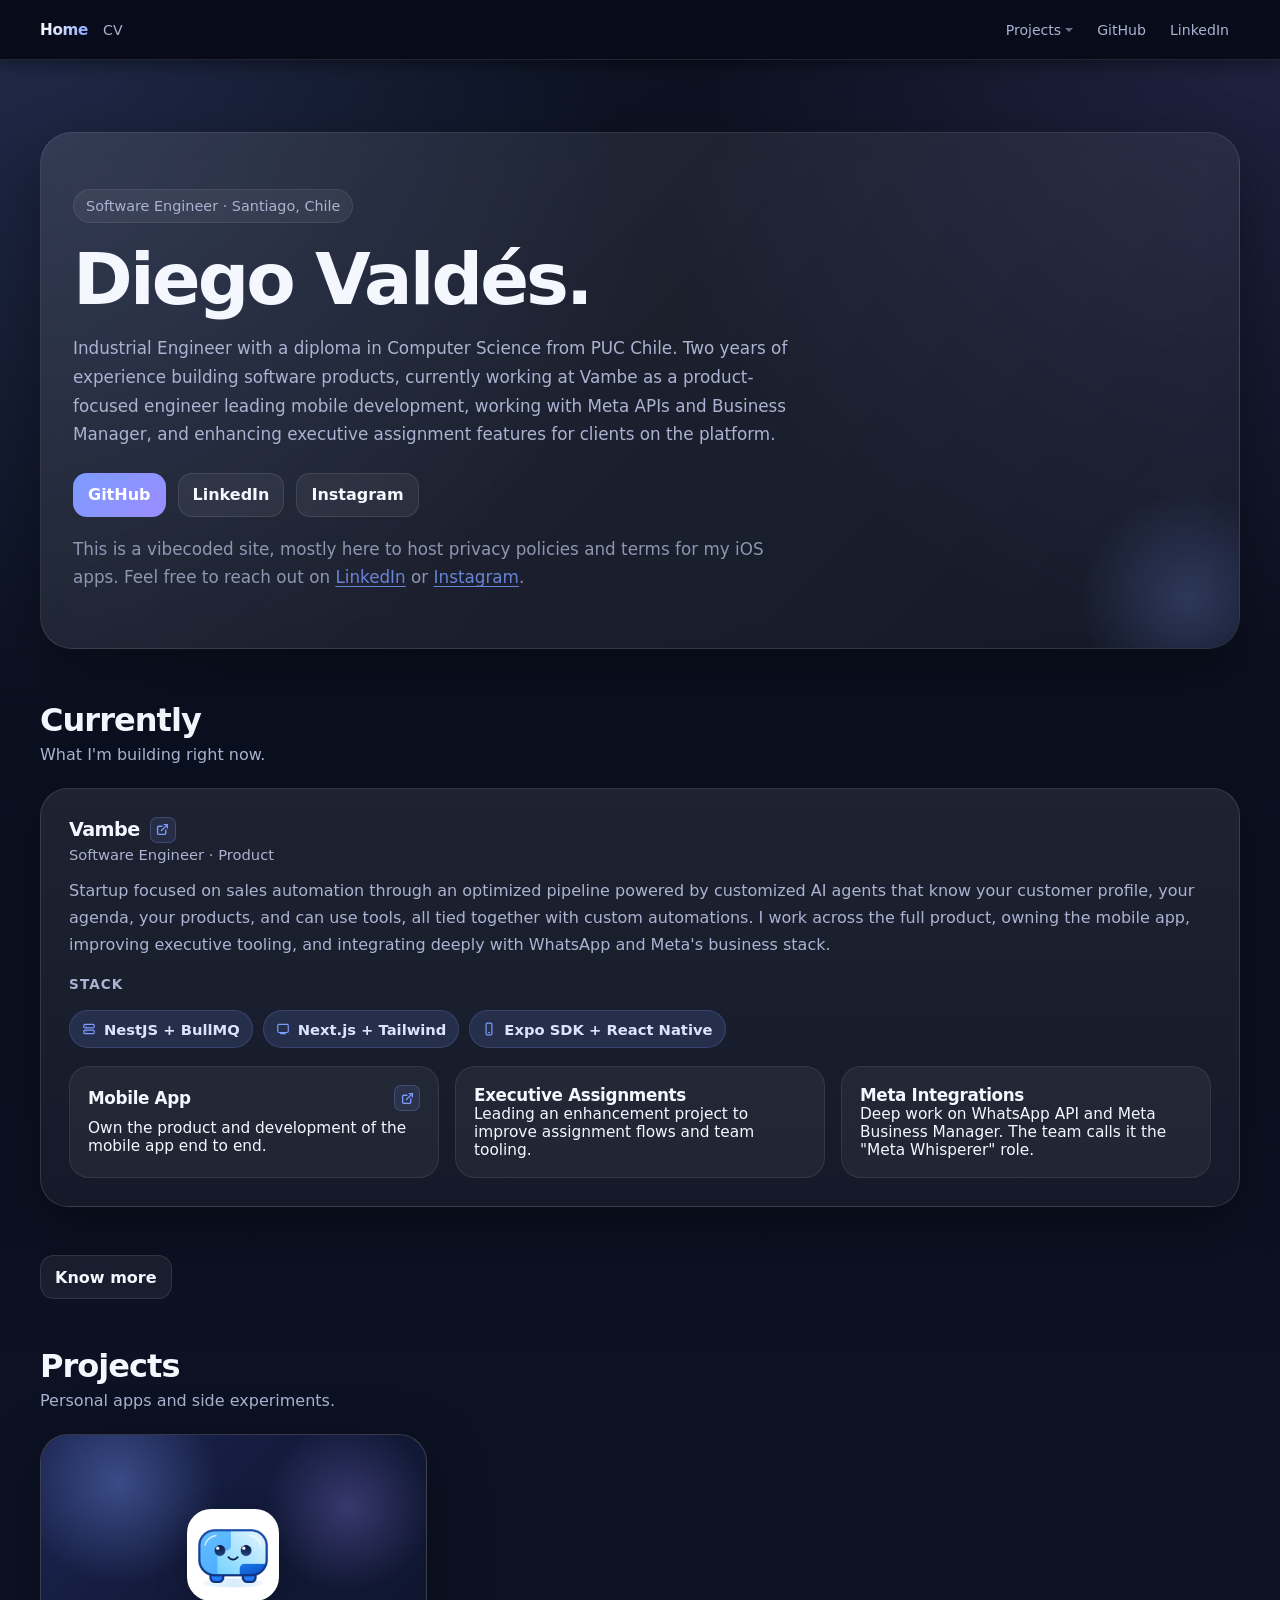
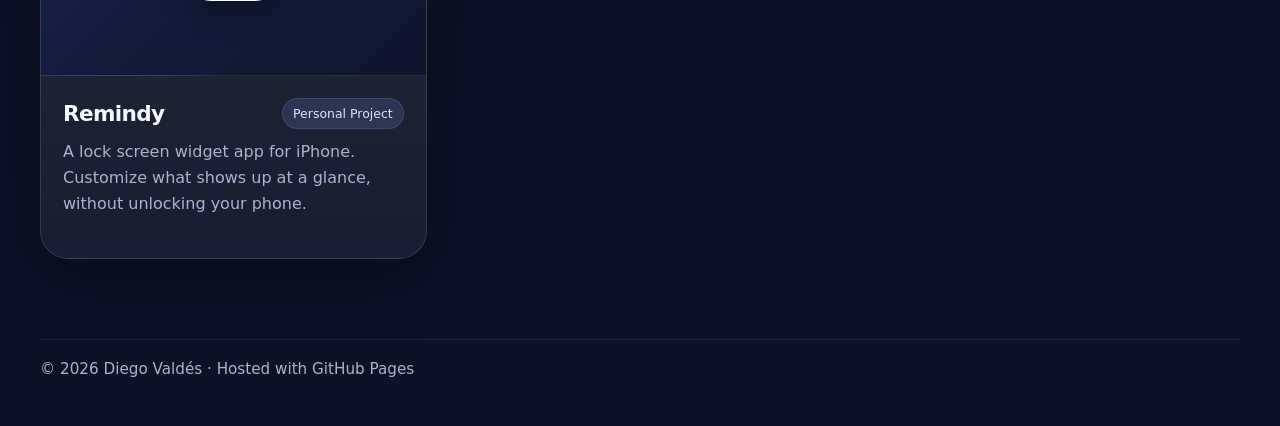
==== commit 5ced974e: "Redirect index.html to new home page, update site navigation links, and create home/index.html with " ====
--- a/index.html
+++ b/index.html
@@ -2,63 +2,8 @@
 <html lang="en">
   <head>
     <meta charset="UTF-8" />
-    <meta name="viewport" content="width=device-width, initial-scale=1.0" />
-    <title>Diego Valdés · Software Engineer</title>
-    <meta name="description" content="Diego Valdés, Software Engineer from Chile. Building mobile and integrations at Vambe." />
-    <meta property="og:title" content="Diego Valdés · Software Engineer" />
-    <meta property="og:description" content="Diego Valdés, Software Engineer from Chile. Building mobile and integrations at Vambe." />
-    <meta property="og:type" content="website" />
-    <meta property="og:url" content="https://dvaldesg.github.io/" />
-    <link rel="icon" href="/assets/gh-pfp.png" />
-    <link rel="stylesheet" href="/css/styles.css" />
-    <script src="/components/site-nav.js" defer></script>
-    <script src="/components/site-footer.js" defer></script>
-    <script src="/components/page-hero.js" defer></script>
-    <script src="/components/vambe-experience.js" defer></script>
-    <script src="/components/app-card.js" defer></script>
+    <meta http-equiv="refresh" content="0; url=/home/" />
+    <script>window.location.replace('/home/');</script>
   </head>
-  <body>
-    <site-nav></site-nav>
-
-    <page-hero></page-hero>
-
-    <main class="section">
-      <div class="container">
-        <div class="section-header">
-          <div>
-            <h2>Currently</h2>
-            <p>What I'm building right now.</p>
-          </div>
-        </div>
-
-        <div class="exp-list">
-          <vambe-experience></vambe-experience>
-        </div>
-
-        <div class="section-cta">
-          <a class="button" href="/cv/">Know more</a>
-        </div>
-
-        <div class="section-header" id="projects">
-          <div>
-            <h2>Projects</h2>
-            <p>Personal apps and side experiments.</p>
-          </div>
-        </div>
-
-        <section class="apps-grid">
-          <app-card
-            href="/remindy/"
-            logo="/assets/remindy-app-logo.png"
-            placeholder="R"
-            title="Remindy"
-            badge="Personal Project"
-            description="A lock screen widget app for iPhone. Customize what shows up at a glance, without unlocking your phone."
-          ></app-card>
-        </section>
-      </div>
-    </main>
-
-    <site-footer></site-footer>
-  </body>
+  <body></body>
 </html>
